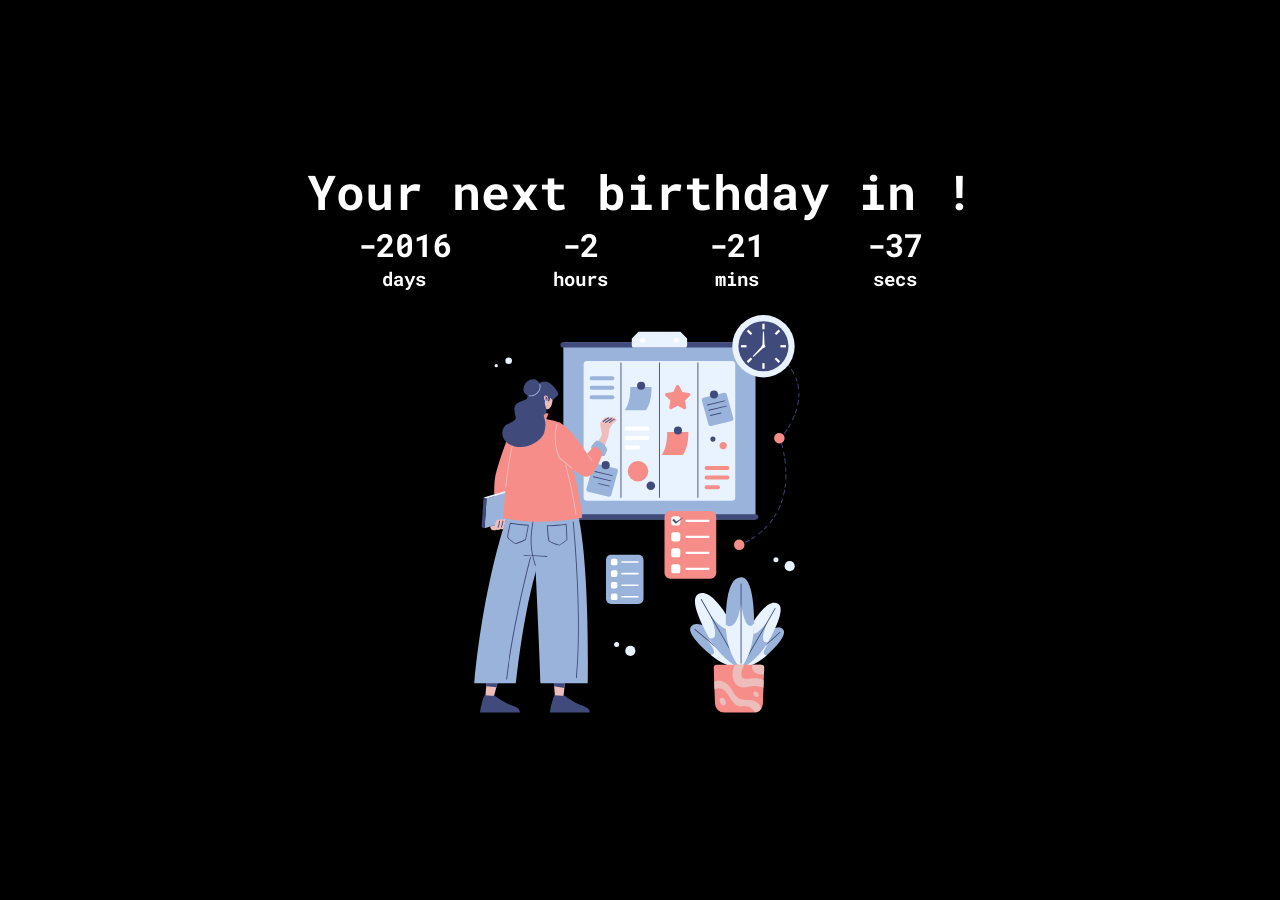
==== countdown/index.html @ 6ca7fb97 "Copy of Countdown timer" ====
<!DOCTYPE html>
<html lang="en">
	<head>
		<meta charset="UTF-8" />
		<meta http-equiv="X-UA-Compatible" content="IE=edge" />
		<meta name="viewport" content="width=device-width, initial-scale=1.0" />
		<link rel="preconnect" href="https://fonts.gstatic.com" />
		<link
			href="https://fonts.googleapis.com/css2?family=Roboto+Mono&display=swap"
			rel="stylesheet"
		/>

		<link rel="shortcut icon" href="birthday-cake.svg" />
		<link rel="stylesheet" href="style.css" />
		<title>Countdown</title>
	</head>
	<body>
		<section class="coming-soon">
			<div>
				<h2>Your next birthday in !</h2>
				<div class="countdown">
					<div class="container-day">
						<h3 class="days">Time</h3>
						<h3>days</h3>
					</div>
					<div class="container-hour">
						<h3 class="hours">Time</h3>
						<h3>hours</h3>
					</div>
					<div class="container-mins">
						<h3 class="mins">Time</h3>
						<h3>mins</h3>
					</div>
					<div class="container-secs">
						<h3 class="secs">Time</h3>
						<h3>secs</h3>
					</div>
				</div>
			</div>
			<img src="Management.svg" alt="" class="waiting" />
		</section>
		<script src="app.js"></script>
	</body>
</html>
---- countdown/style.css ----
* {
	margin: 0;
	padding: 0;
	box-sizing: border-box;
}

body {
	font-family: 'Roboto Mono', monospace;
}

h2 {
	font-size: 3rem;
	font-weight: bold;
}

.coming-soon {
	min-height: 100vh;
	display: flex;
	align-items: center;
	justify-content: center;
	flex-direction: column;
}

* {
	color: white;
	background-color: black;
}

.countdown {
	display: flex;
	justify-content: space-around;
	text-align: center;
}

.days,
.hours,
.mins,
.secs {
	font-size: 2rem;
}

.waiting {
	height: 50vh;
}
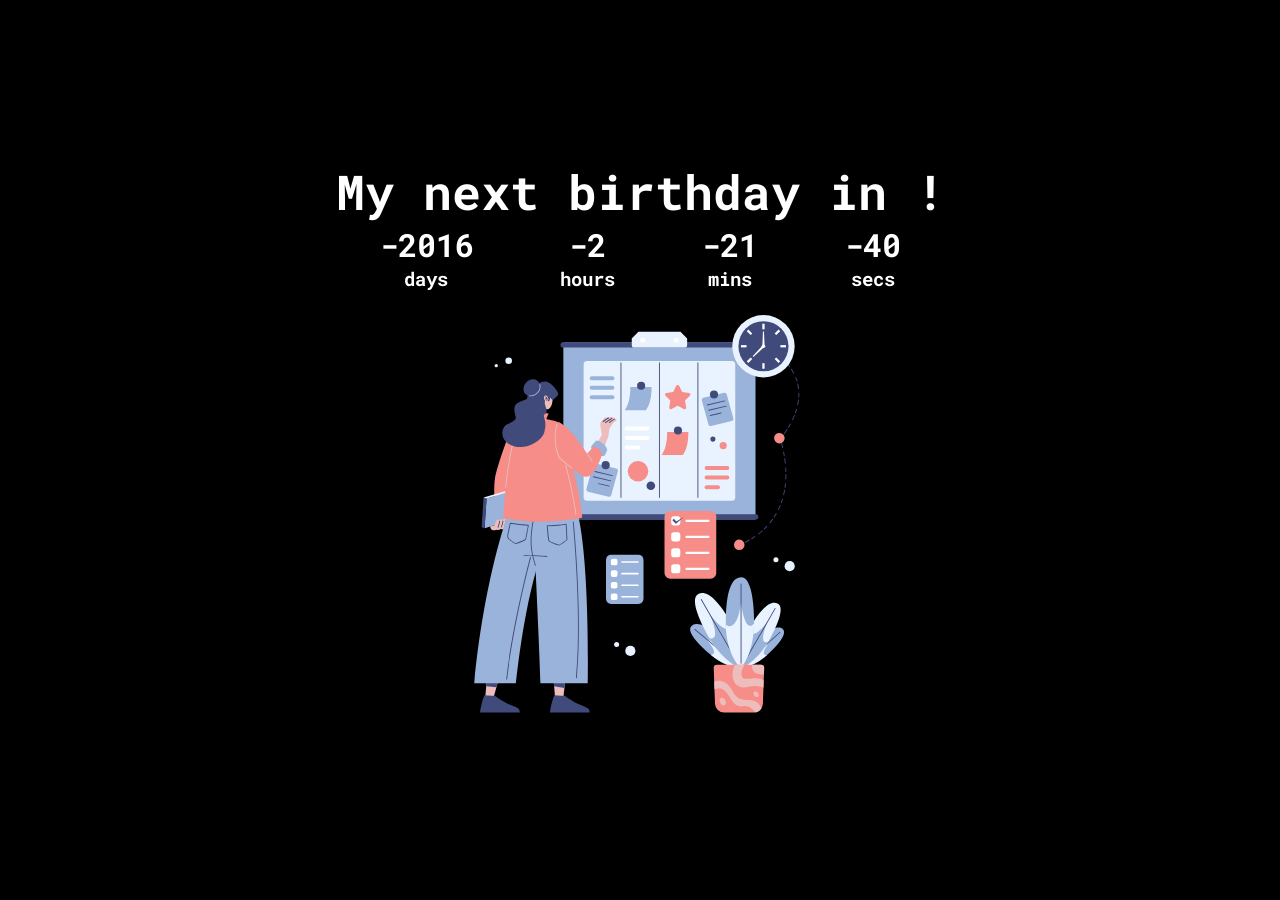
==== commit c6bb8317: "Updates to "my" next" ====
--- a/countdown/index.html
+++ b/countdown/index.html
@@ -17,7 +17,7 @@
 	<body>
 		<section class="coming-soon">
 			<div>
-				<h2>Your next birthday in !</h2>
+				<h2>My next birthday in !</h2>
 				<div class="countdown">
 					<div class="container-day">
 						<h3 class="days">Time</h3>
